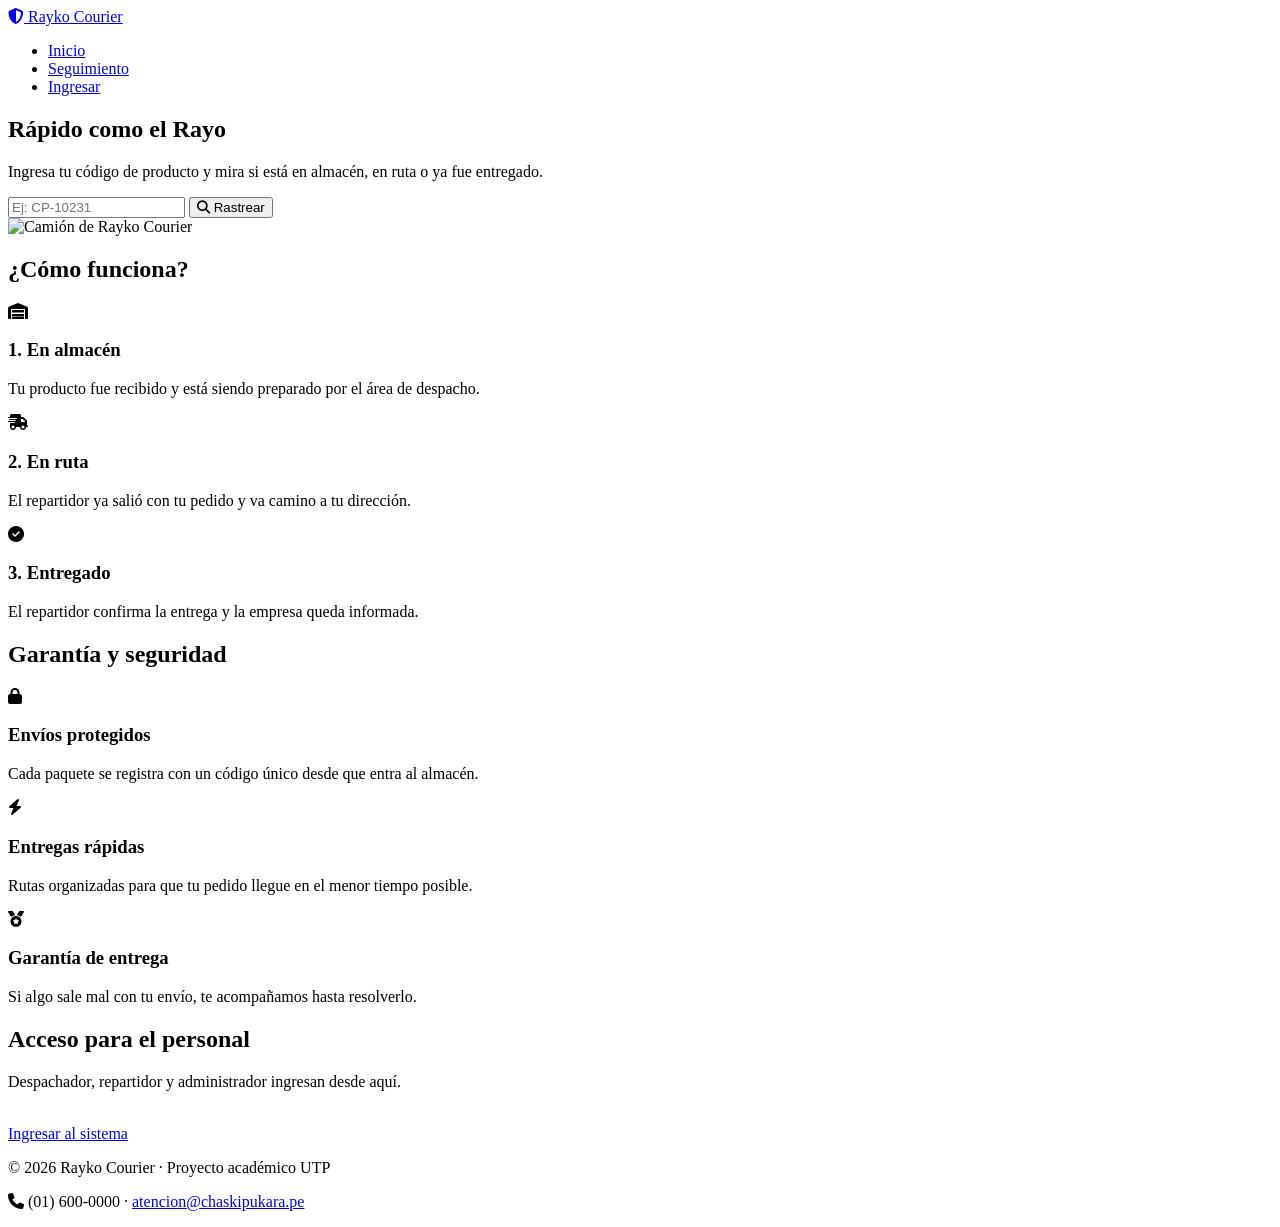
==== index.html @ afb7dd3d "Agregando Index" ====
<!DOCTYPE html>
<html lang="en">
<head>
  <meta charset="UTF-8">
  <meta name="viewport" content="width=device-width, initial-scale=1.0">
  <title>Inicio | Rayko Courier</title>
  <link href="https://fonts.googleapis.com/css2?family=Poppins:wght@400;700&display=swap" rel="stylesheet">
  <link rel="stylesheet" href="https://cdnjs.cloudflare.com/ajax/libs/font-awesome/6.5.2/css/all.min.css">
  <link rel="stylesheet" href="css/Style.css">
</head>
<body>
     <header>
    <div class="contenedor">
      <a class="logo" href="index.html"><i class="fa-solid fa-shield-halved"></i> Rayko Courier</a>
      <nav>
        <ul>
          <li><a href="index.html" class="activo">Inicio</a></li>
          <li><a href="seguimiento.html">Seguimiento</a></li>
          <li><a href="login.html">Ingresar</a></li>
        </ul>
      </nav>
    </div>
  </header>
   <section class="hero">
    <div class="contenedor">
      <div>
        <h1>Rápido como el Rayo</h1>
        <p>Ingresa tu código de producto y mira si está en almacén, en ruta o ya fue entregado.</p>
        <form class="buscador" action="seguimiento.html" method="get">
          <input type="text" name="codigo" placeholder="Ej: CP-10231" required>
          <button class="boton" type="submit"><i class="fa-solid fa-magnifying-glass"></i> Rastrear</button>
        </form>
      </div>
      <picture>
        <source media="(max-width: 600px)" srcset="img/paquete">
        <img src="img/hero.png" alt="Camión de Rayko Courier" width="480" height="340">
      </picture>
    </div>
  </section>

  <main>
    <div class="contenedor">
      <section>
        <h2 class="centro">¿Cómo funciona?</h2>
        <div class="tarjetas">
          <article class="tarjeta almacen">
            <div class="icono"><i class="fa-solid fa-warehouse"></i></div>
            <h3>1. En almacén</h3>
            <p>Tu producto fue recibido y está siendo preparado por el área de despacho.</p>
          </article>
          <article class="tarjeta ruta">
            <div class="icono"><i class="fa-solid fa-truck-fast"></i></div>
            <h3>2. En ruta</h3>
            <p>El repartidor ya salió con tu pedido y va camino a tu dirección.</p>
          </article>
          <article class="tarjeta entregado">
            <div class="icono"><i class="fa-solid fa-circle-check"></i></div>
            <h3>3. Entregado</h3>
            <p>El repartidor confirma la entrega y la empresa queda informada.</p>
          </article>
        </div>
      </section>

      <section>
        <h2 class="centro">Garantía y seguridad</h2>
        <div class="tarjetas">
          <article class="tarjeta">
            <div class="icono"><i class="fa-solid fa-lock"></i></div>
            <h3>Envíos protegidos</h3>
            <p>Cada paquete se registra con un código único desde que entra al almacén.</p>
          </article>
          <article class="tarjeta">
            <div class="icono"><i class="fa-solid fa-bolt"></i></div>
            <h3>Entregas rápidas</h3>
            <p>Rutas organizadas para que tu pedido llegue en el menor tiempo posible.</p>
          </article>
          <article class="tarjeta">
            <div class="icono"><i class="fa-solid fa-medal"></i></div>
            <h3>Garantía de entrega</h3>
            <p>Si algo sale mal con tu envío, te acompañamos hasta resolverlo.</p>
          </article>
        </div>
      </section>

      <section class="centro">
        <h2>Acceso para el personal</h2>
        <p>Despachador, repartidor y administrador ingresan desde aquí.</p>
        <br>
        <a class="boton morado" href="login.html">Ingresar al sistema</a>
      </section>
    </div>
  </main>
<footer>
    <div class="contenedor">
      <p>&copy; 2026 Rayko Courier · Proyecto académico UTP</p>
      <p><i class="fa-solid fa-phone"></i> (01) 600-0000 · <a href="mailto:atencion@Rayko.pe">atencion@chaskipukara.pe</a></p>
    </div>
  </footer>
</body>
</html>
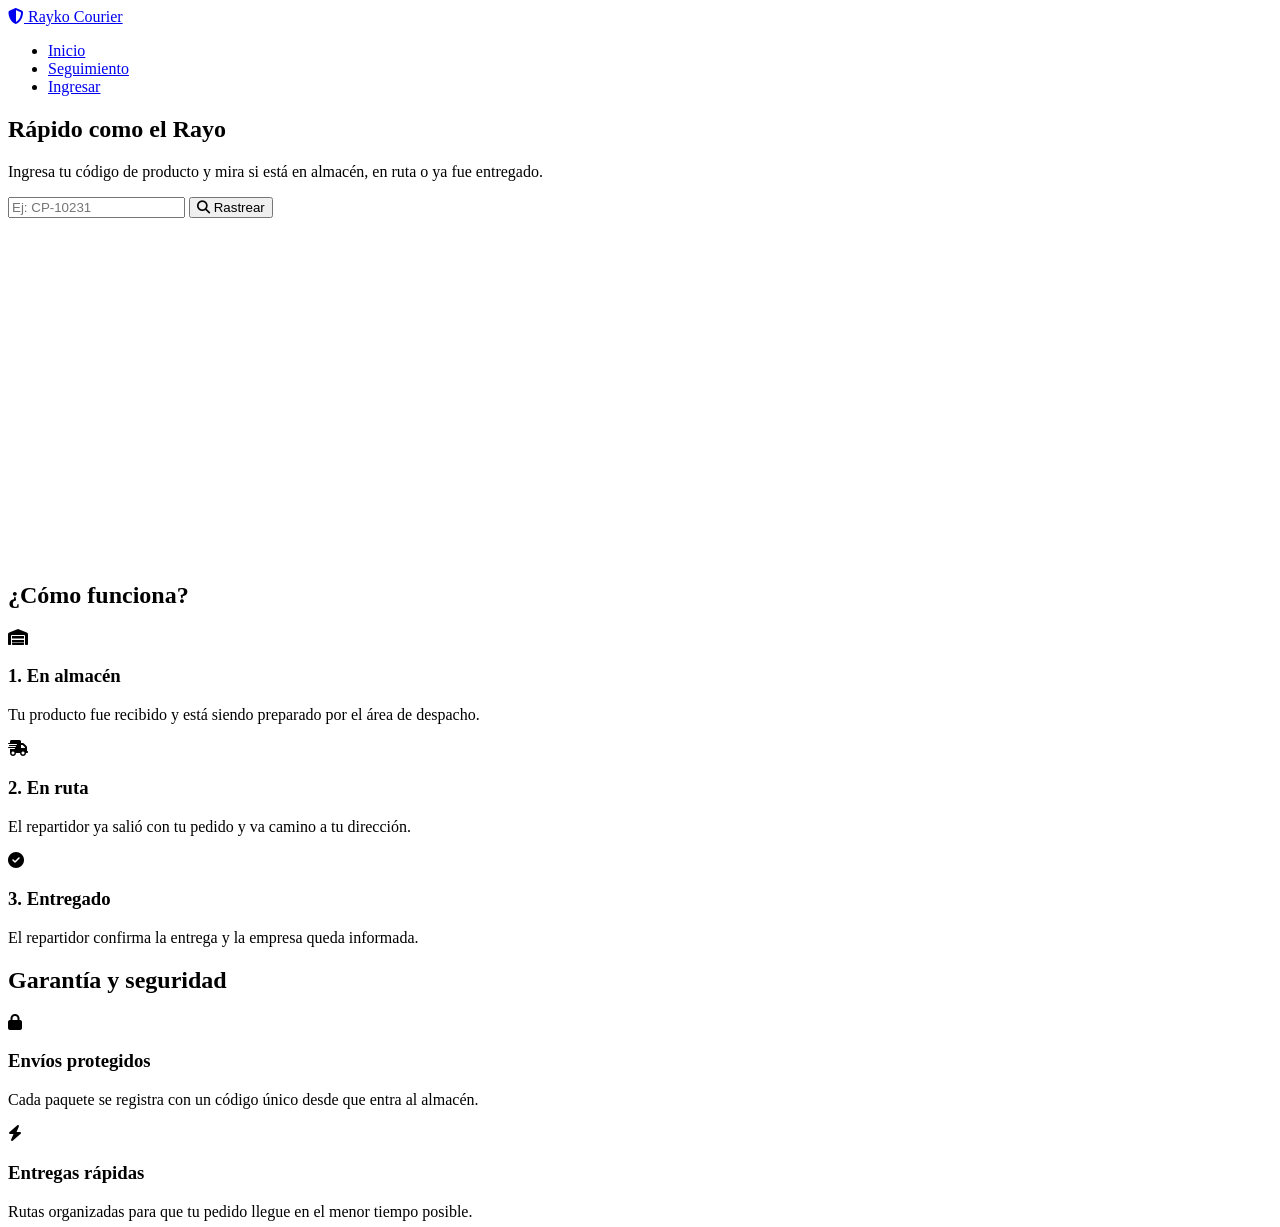
==== commit dca36500: "Agregando Index" ====
--- a/index.html
+++ b/index.html
@@ -93,7 +93,7 @@
 <footer>
     <div class="contenedor">
       <p>&copy; 2026 Rayko Courier · Proyecto académico UTP</p>
-      <p><i class="fa-solid fa-phone"></i> (01) 600-0000 · <a href="mailto:atencion@Rayko.pe">atencion@chaskipukara.pe</a></p>
+      <p><i class="fa-solid fa-phone"></i> (01) 600-0000 · <a href="mailto:atencion@Rayko.pe">atencion@raykocourier.pe</a></p>
     </div>
   </footer>
 </body>
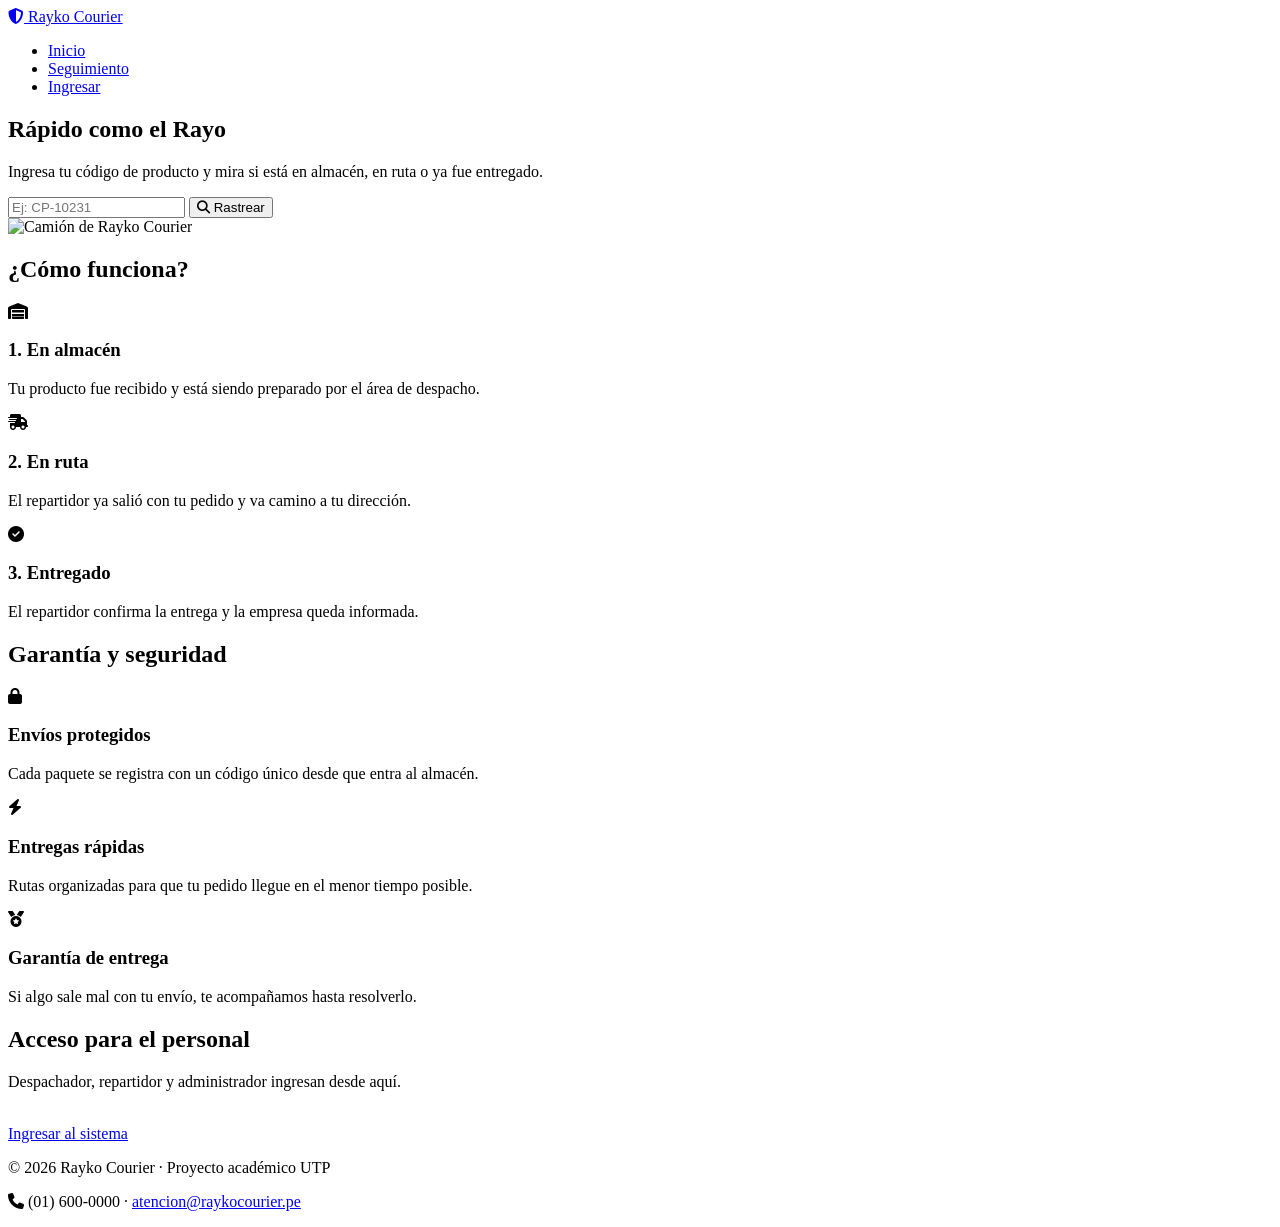
==== commit a622342e: "Agregando Index" ====
--- a/index.html
+++ b/index.html
@@ -15,7 +15,7 @@
       <nav>
         <ul>
           <li><a href="index.html" class="activo">Inicio</a></li>
-          <li><a href="seguimiento.html">Seguimiento</a></li>
+          <li><a href="Seguimiento.html">Seguimiento</a></li>
           <li><a href="login.html">Ingresar</a></li>
         </ul>
       </nav>
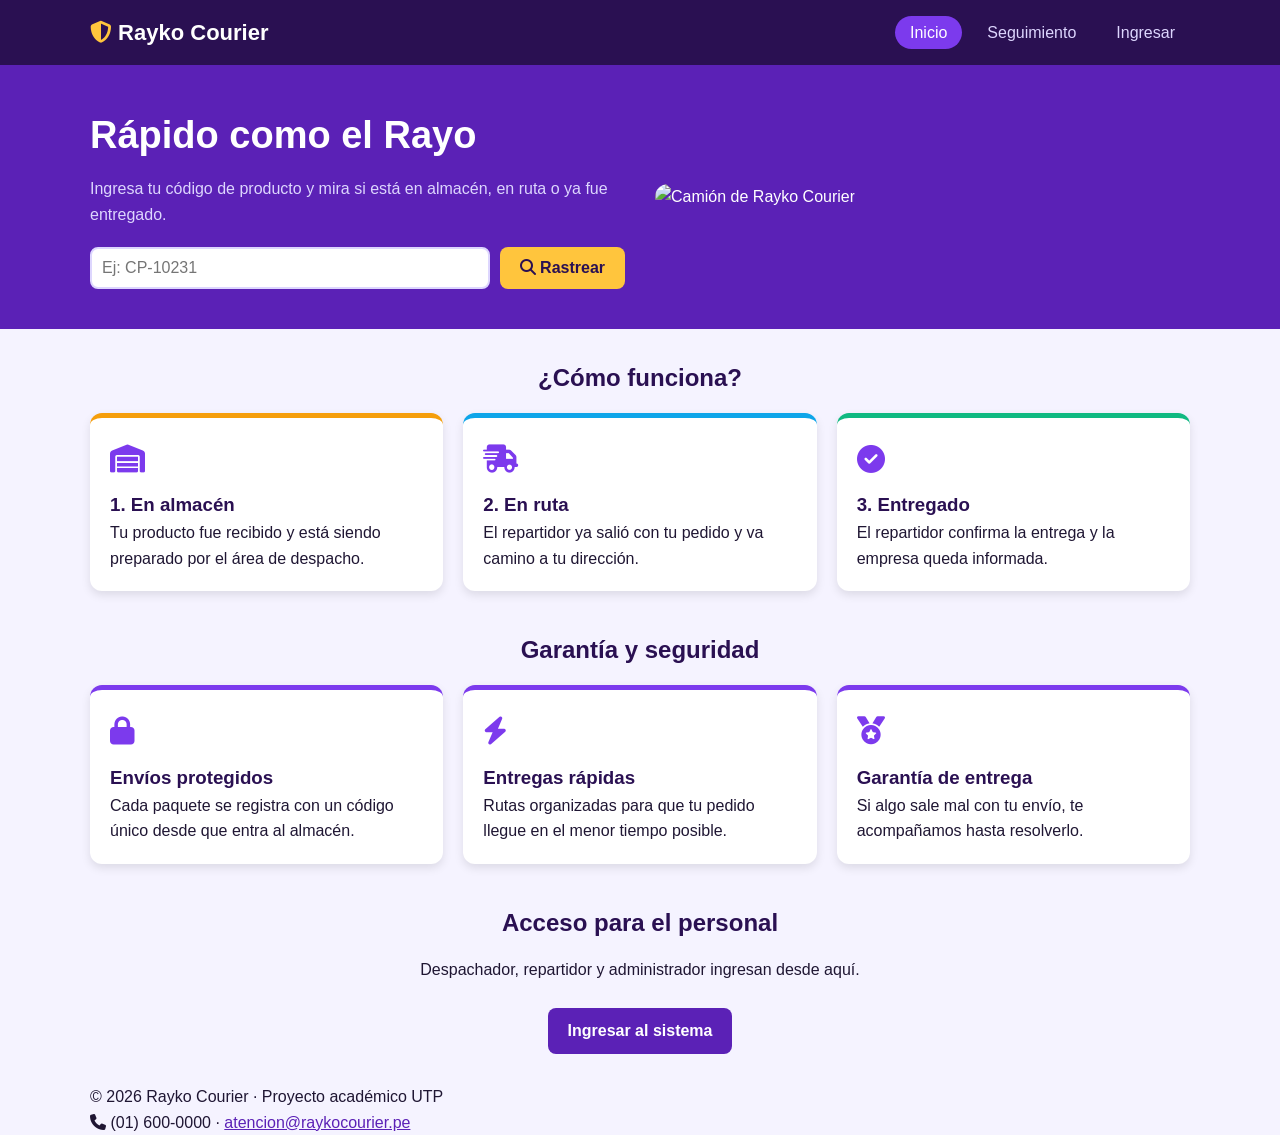
==== commit 834337f6: "Actualizando página principal" ====
--- a/index.html
+++ b/index.html
@@ -6,7 +6,7 @@
   <title>Inicio | Rayko Courier</title>
   <link href="https://fonts.googleapis.com/css2?family=Poppins:wght@400;700&display=swap" rel="stylesheet">
   <link rel="stylesheet" href="https://cdnjs.cloudflare.com/ajax/libs/font-awesome/6.5.2/css/all.min.css">
-  <link rel="stylesheet" href="css/Style.css">
+  <link rel="stylesheet" href="./css/style.css">
 </head>
 <body>
      <header>
--- a/css/style.css
+++ b/css/style.css
@@ -0,0 +1,349 @@
+* {
+  box-sizing: border-box;
+  margin: 0;
+  padding: 0;
+}
+
+body {
+  font-family: 'Poppins', Arial, sans-serif;
+  background-color: #F5F3FF;
+  color: #1F1633;
+  line-height: 1.6;
+
+  /* FLEXBOX: el footer siempre queda abajo */
+  display: flex;
+  flex-direction: column;
+  min-height: 100vh;
+}
+main {
+  flex: 1;
+  padding: 30px 0;
+}
+
+img {
+  max-width: 100%;
+  border-radius: 20px;
+  height: auto;
+}
+
+h1, h2, h3 {
+  color: #2A1052;
+}
+
+h2 {
+  margin-bottom: 15px;
+}
+
+a {
+  color: #5B21B6;
+}
+
+.contenedor {
+  width: 90%;
+  max-width: 1100px;
+  margin: 0 auto;
+}
+
+.centro {
+  text-align: center;
+}
+
+/* ---------- Header y menú ---------- */
+header {
+  background-color: #2A1052;
+  padding: 15px 0;
+}
+
+/* FLEXBOX: logo a la izquierda y menú a la derecha */
+header .contenedor {
+  display: flex;
+  justify-content: space-between;
+  align-items: center;
+}
+
+.logo {
+  color: white;
+  font-size: 22px;
+  font-weight: bold;
+  text-decoration: none;
+}
+
+.logo i {
+  color: #FFC53D;
+}
+
+/* FLEXBOX: menú en fila */
+nav ul {
+  display: flex;
+  gap: 10px;
+  list-style: none;
+}
+
+nav a {
+  color: #DDD6FE;
+  text-decoration: none;
+  padding: 8px 15px;
+  border-radius: 20px;
+  transition: background-color 0.3s;
+}
+
+nav a:hover,
+nav a.activo {
+  background-color: #7C3AED;
+  color: white;
+}
+
+/* ---------- Portada (hero) ---------- */
+.hero {
+  background-color: #5B21B6;
+  color: white;
+  padding: 40px 0;
+}
+
+/* GRID: 2 columnas (texto | imagen) */
+.hero .contenedor {
+  display: grid;
+  grid-template-columns: 1fr 1fr;
+  gap: 30px;
+  align-items: center;
+}
+
+.hero h1 {
+  color: white;
+  font-size: 38px;
+}
+
+.hero p {
+  color: #DDD6FE;
+  margin: 10px 0 20px 0;
+}
+
+.hero img {
+  margin: 0 auto;
+  animation: flotar 3s infinite;
+}
+
+/* Animación (Sesión 7) */
+@keyframes flotar {
+  0%   { transform: translateY(0); }
+  50%  { transform: translateY(-12px); }
+  100% { transform: translateY(0); }
+}
+
+/* ---------- Formularios ---------- */
+/* FLEXBOX: caja de búsqueda con input y botón */
+.buscador {
+  display: flex;
+  gap: 10px;
+}
+
+.buscador input {
+  flex: 1;
+}
+
+input, select, input[type="date"] {
+  padding: 10px;
+  border: 2px solid #DDD6FE;
+  border-radius: 8px;
+  font-size: 16px;
+  font-family: inherit;
+}
+
+input:focus, select:focus, input[type="date"]:focus {
+  border-color: #7C3AED;
+  outline: none;
+}
+
+label {
+  font-weight: bold;
+}
+
+.formulario {
+  background-color: white;
+  padding: 20px;
+  border-radius: 12px;
+  box-shadow: 0 4px 10px rgba(0, 0, 0, 0.1);
+  margin-bottom: 25px;
+}
+
+/* FLEXBOX: cada campo con su etiqueta arriba */
+.campo {
+  display: flex;
+  flex-direction: column;
+  gap: 5px;
+  margin-bottom: 15px;
+}
+
+/* GRID: dos campos lado a lado */
+.fila {
+  display: grid;
+  grid-template-columns: 1fr 1fr;
+  gap: 15px;
+  margin-bottom: 15px;
+}
+.fila.fila-unica {
+  grid-template-columns: 1fr;
+}
+
+fieldset {
+  border: 2px solid #DDD6FE;
+  border-radius: 10px;
+  padding: 15px;
+}
+
+legend {
+  color: #5B21B6;
+  font-weight: bold;
+  padding: 0 8px;
+}
+
+.boton {
+  background-color: #FFC53D;
+  color: #2A1052;
+  border: none;
+  padding: 10px 20px;
+  border-radius: 8px;
+  font-size: 16px;
+  font-weight: bold;
+  font-family: inherit;
+  cursor: pointer;
+  text-decoration: none;
+  display: inline-block;
+  transition: transform 0.3s;
+}
+
+.boton:hover {
+  transform: scale(1.05);
+}
+
+.boton.morado {
+  background-color: #5B21B6;
+  color: white;
+}
+
+/* ---------- Tarjetas ---------- */
+/* GRID: 3 columnas iguales */
+.tarjetas {
+  display: grid;
+  grid-template-columns: 1fr 1fr 1fr;
+  gap: 20px;
+  margin-bottom: 40px;
+}
+
+.tarjeta {
+  background-color: white;
+  padding: 20px;
+  border-radius: 12px;
+  border-top: 5px solid #7C3AED;
+  box-shadow: 0 4px 10px rgba(0, 0, 0, 0.1);
+  transition: transform 0.3s;
+}
+
+
+.tarjeta:hover {
+  transform: translateY(-5px);
+}
+
+.tarjeta.almacen   { border-top-color: #F59E0B; }
+.tarjeta.ruta      { border-top-color: #0EA5E9; }
+.tarjeta.entregado { border-top-color: #10B981; }
+
+.icono {
+  font-size: 28px;
+  color: #7C3AED;
+  margin-bottom: 8px;
+}
+
+.numero {
+  font-size: 36px;
+  font-weight: bold;
+  color: #5B21B6;
+}
+
+/* ---------- Estados ---------- */
+.estado {
+  color: white;
+  padding: 3px 12px;
+  border-radius: 20px;
+  font-size: 13px;
+  font-weight: bold;
+}
+
+.estado.almacen   { background-color: #F59E0B; }
+.estado.ruta      { background-color: #0EA5E9; }
+.estado.entregado { background-color: #10B981; }
+
+/* ---------- Línea de tiempo del seguimiento ---------- */
+/* FLEXBOX: 3 pasos repartidos en una fila */
+.linea {
+  display: flex;
+  justify-content: space-between;
+  list-style: none;
+  text-align: center;
+  margin: 20px 0;
+  font-size: 14px;
+}
+
+.linea li {
+  flex: 1;
+  color: #9CA3AF;
+}
+
+.linea li.hecho {
+  color: #5B21B6;
+  font-weight: bold;
+}
+
+.linea li.actual {
+  animation: latido 1.5s infinite;
+}
+
+@keyframes latido {
+  0%   { transform: scale(1); }
+  50%  { transform: scale(1.15); }
+  100% { transform: scale(1); }
+}
+
+/* ---------- Tablas (Sesión 4) ---------- */
+.tabla {
+  overflow-x: auto;
+  background-color: white;
+  border-radius: 12px;
+  box-shadow: 0 4px 10px rgba(0, 0, 0, 0.1);
+  margin-bottom: 25px;
+}
+
+table {
+  width: 100%;
+  border-collapse: collapse;
+}
+
+caption {
+  text-align: left;
+  font-weight: bold;
+  padding: 12px;
+}
+
+th, td {
+  padding: 10px 12px;
+  text-align: left;
+}
+
+thead {
+  background-color: #5B21B6;
+  color: white;
+}
+
+tbody tr:nth-child(even) {
+  background-color: #F5F3FF;
+}
+
+tbody tr:hover {
+  background-color: #DDD6FE;
+}
+
+tfoot {
+  background-color: #2A1052;
+  color: white;
+  font-weight: bold;
+}
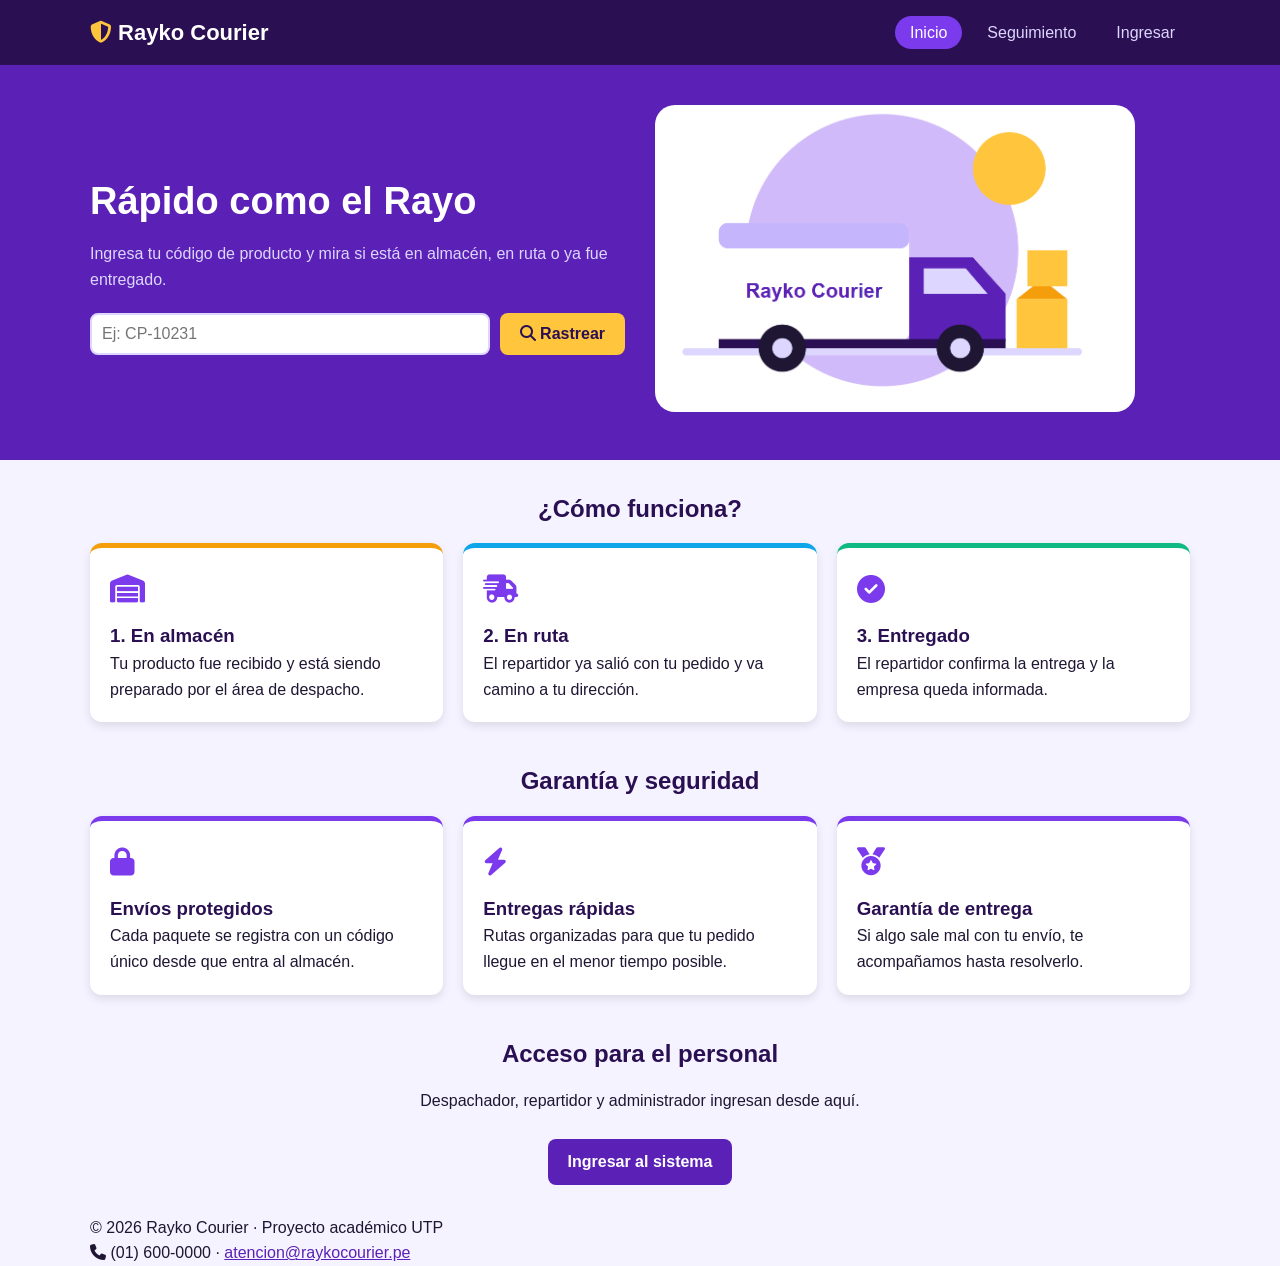
==== commit 70e1ec89: "Actualizando página principal" ====
--- a/index.html
+++ b/index.html
@@ -15,7 +15,7 @@
       <nav>
         <ul>
           <li><a href="index.html" class="activo">Inicio</a></li>
-          <li><a href="Seguimiento.html">Seguimiento</a></li>
+          <li><a href="seguimiento.html">Seguimiento</a></li>
           <li><a href="login.html">Ingresar</a></li>
         </ul>
       </nav>
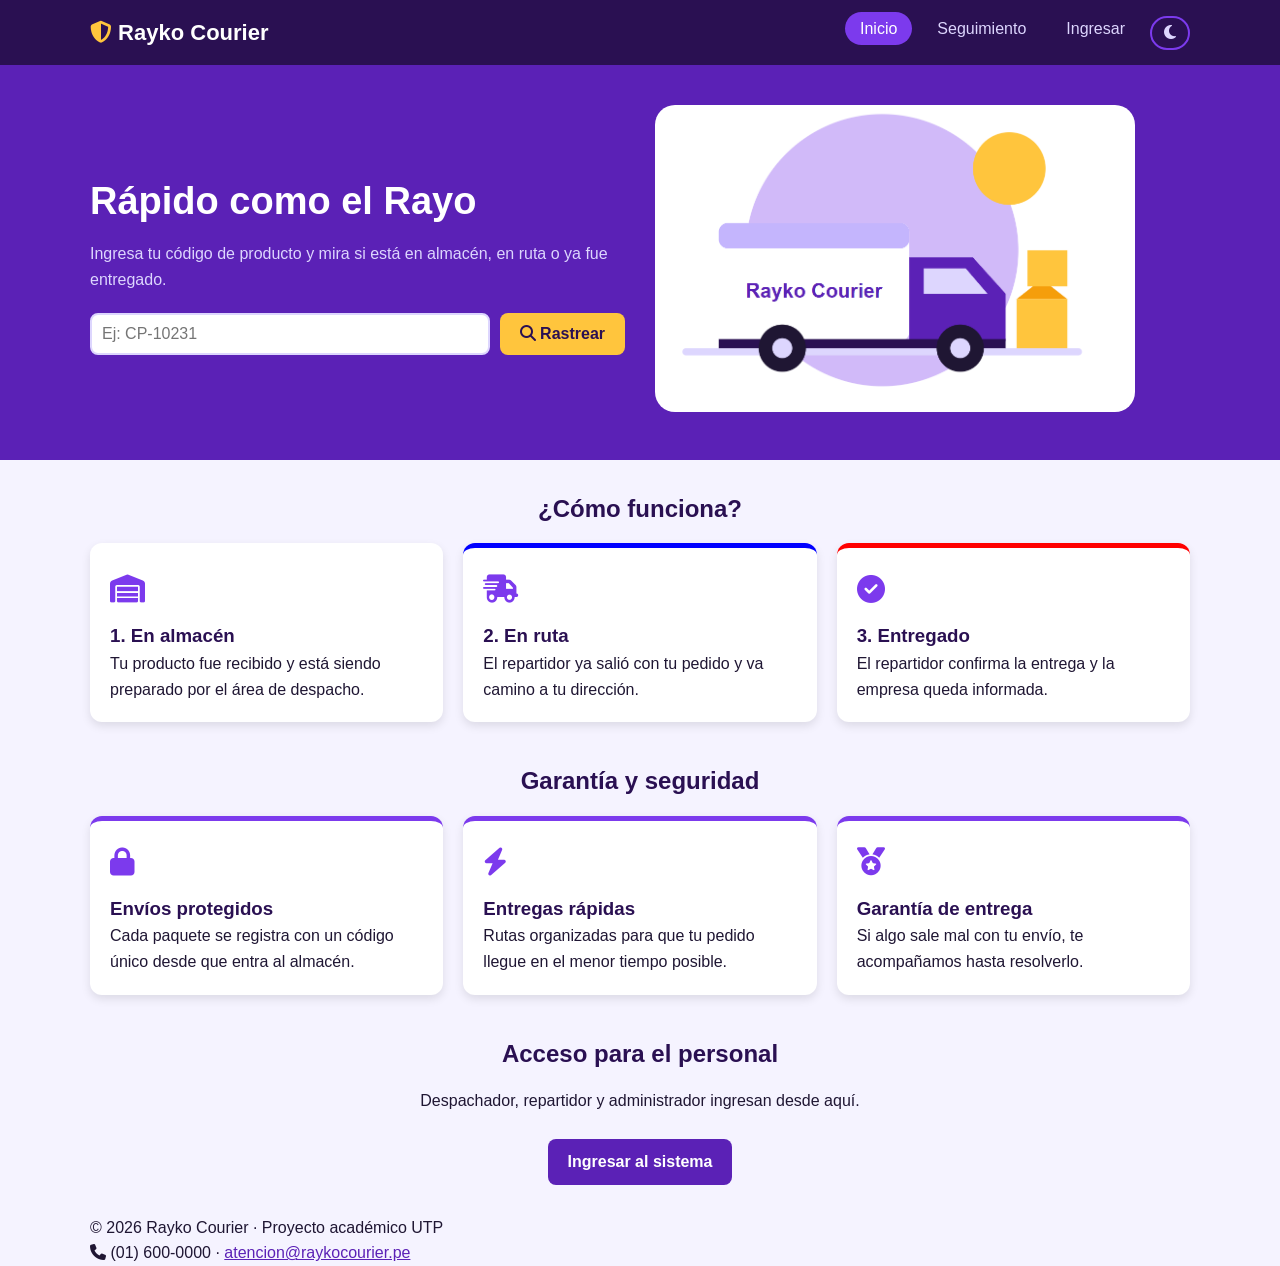
==== commit e9aada15: "Actualización de páginas, estilos y carpeta js para el modo oscuro" ====
--- a/index.html
+++ b/index.html
@@ -17,6 +17,7 @@
           <li><a href="index.html" class="activo">Inicio</a></li>
           <li><a href="seguimiento.html">Seguimiento</a></li>
           <li><a href="login.html">Ingresar</a></li>
+          <li><button class="btn-tema" id="btnTema" type="button" onclick="cambiarTema()"></button></li>
         </ul>
       </nav>
     </div>
@@ -96,5 +97,6 @@
       <p><i class="fa-solid fa-phone"></i> (01) 600-0000 · <a href="mailto:atencion@Rayko.pe">atencion@raykocourier.pe</a></p>
     </div>
   </footer>
+    <script src="js/script.js"></script>
 </body>
 </html>
--- a/css/style.css
+++ b/css/style.css
@@ -244,9 +244,9 @@
   transform: translateY(-5px);
 }
 
-.tarjeta.almacen   { border-top-color: #F59E0B; }
-.tarjeta.ruta      { border-top-color: #0EA5E9; }
-.tarjeta.entregado { border-top-color: #10B981; }
+.tarjeta.almacen   { border-top-color: #FFFFFF; }
+.tarjeta.ruta      { border-top-color: blue; }
+.tarjeta.entregado { border-top-color: red; }
 
 .icono {
   font-size: 28px;
@@ -347,3 +347,90 @@
   color: white;
   font-weight: bold;
 }
+/* ---------- Botón de modo oscuro ---------- */
+.btn-tema {
+  background: transparent;
+  color: #DDD6FE;
+  border: 2px solid #7C3AED;
+  border-radius: 20px;
+  padding: 6px 12px;
+  font-size: 16px;
+  cursor: pointer;
+  transition: background-color 0.3s;
+}
+
+.btn-tema:hover {
+  background-color: #7C3AED;
+  color: white;
+}
+/* ---------- Modo oscuro ---------- */
+body {
+  transition: background-color 0.3s, color 0.3s;
+}
+
+body.oscuro {
+  background-color: #14101F;
+  color: #EDE9FE;
+  color-scheme: dark;
+}
+
+body.oscuro h1,
+body.oscuro h2,
+body.oscuro h3 {
+  color: #DDD6FE;
+}
+
+body.oscuro main a:not(.boton) {
+  color: #C4B5FD;
+}
+
+body.oscuro header {
+  background-color: #1E0A3C;
+}
+
+body.oscuro .hero {
+  background-color: #3B1480;
+}
+
+body.oscuro .tarjeta,
+body.oscuro .formulario,
+body.oscuro .tabla {
+  background-color: #211A33;
+  box-shadow: 0 4px 10px rgba(0, 0, 0, 0.5);
+}
+
+body.oscuro input,
+body.oscuro select {
+  background-color: #2A2140;
+  color: #EDE9FE;
+  border-color: #4C3A7A;
+}
+
+body.oscuro fieldset {
+  border-color: #4C3A7A;
+}
+
+body.oscuro legend,
+body.oscuro .numero {
+  color: #C4B5FD;
+}
+
+body.oscuro .icono {
+  color: #A78BFA;
+}
+
+body.oscuro tbody tr:nth-child(even) {
+  background-color: #2A2140;
+}
+
+body.oscuro tbody tr:hover {
+  background-color: #3B2D5E;
+}
+
+body.oscuro .linea li.hecho {
+  color: #C4B5FD;
+}
+
+body.oscuro footer {
+  background-color: #1E0A3C;
+}
